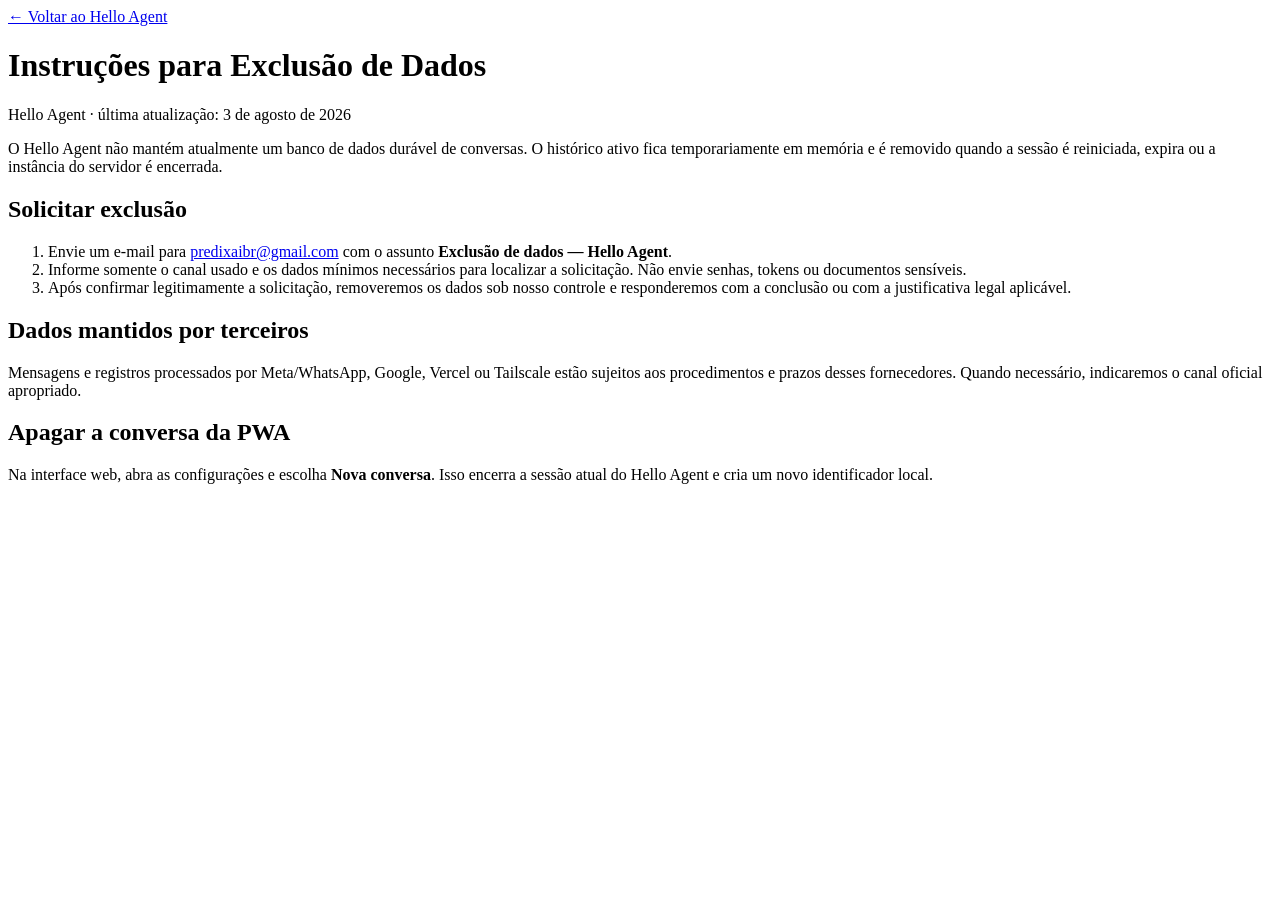
==== public/data-deletion.html @ 82c77d75 "Document WhatsApp production deployment" ====
<!doctype html>
<html lang="pt-BR">
  <head>
    <meta charset="utf-8">
    <meta name="viewport" content="width=device-width, initial-scale=1">
    <title>Exclusão de Dados — Hello Agent</title>
    <link rel="stylesheet" href="/legal.css">
  </head>
  <body>
    <main>
      <a class="back" href="/">← Voltar ao Hello Agent</a>
      <h1>Instruções para Exclusão de Dados</h1>
      <p class="meta">Hello Agent · última atualização: 3 de agosto de 2026</p>

      <p>O Hello Agent não mantém atualmente um banco de dados durável de conversas. O histórico ativo fica temporariamente em memória e é removido quando a sessão é reiniciada, expira ou a instância do servidor é encerrada.</p>

      <h2>Solicitar exclusão</h2>
      <ol>
        <li>Envie um e-mail para <a href="mailto:predixaibr@gmail.com?subject=Exclus%C3%A3o%20de%20dados%20-%20Hello%20Agent">predixaibr@gmail.com</a> com o assunto <strong>Exclusão de dados — Hello Agent</strong>.</li>
        <li>Informe somente o canal usado e os dados mínimos necessários para localizar a solicitação. Não envie senhas, tokens ou documentos sensíveis.</li>
        <li>Após confirmar legitimamente a solicitação, removeremos os dados sob nosso controle e responderemos com a conclusão ou com a justificativa legal aplicável.</li>
      </ol>

      <h2>Dados mantidos por terceiros</h2>
      <p>Mensagens e registros processados por Meta/WhatsApp, Google, Vercel ou Tailscale estão sujeitos aos procedimentos e prazos desses fornecedores. Quando necessário, indicaremos o canal oficial apropriado.</p>

      <h2>Apagar a conversa da PWA</h2>
      <p>Na interface web, abra as configurações e escolha <strong>Nova conversa</strong>. Isso encerra a sessão atual do Hello Agent e cria um novo identificador local.</p>
    </main>
  </body>
</html>
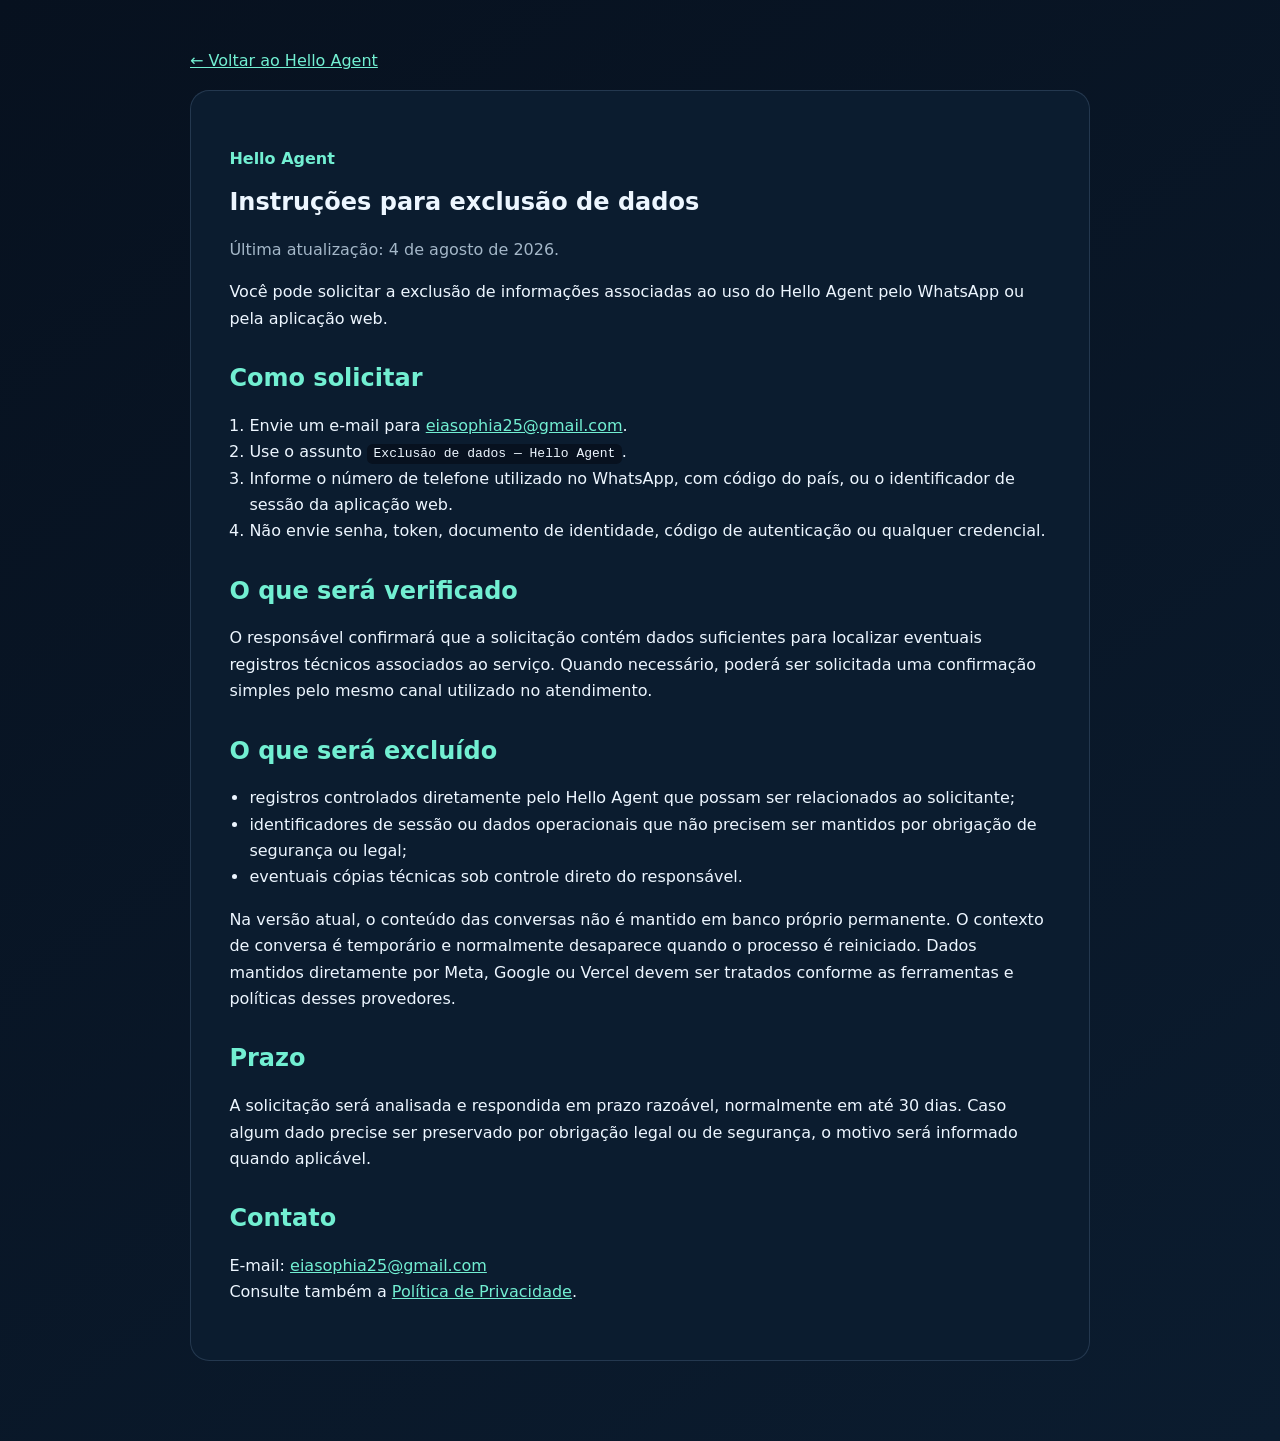
==== commit 1f39f898: "feat(compliance): adicionar instruções públicas de exclusão" ====
--- a/public/data-deletion.html
+++ b/public/data-deletion.html
@@ -1,31 +1,57 @@
 <!doctype html>
 <html lang="pt-BR">
-  <head>
-    <meta charset="utf-8">
-    <meta name="viewport" content="width=device-width, initial-scale=1">
-    <title>Exclusão de Dados — Hello Agent</title>
-    <link rel="stylesheet" href="/legal.css">
-  </head>
-  <body>
-    <main>
-      <a class="back" href="/">← Voltar ao Hello Agent</a>
-      <h1>Instruções para Exclusão de Dados</h1>
-      <p class="meta">Hello Agent · última atualização: 3 de agosto de 2026</p>
+<head>
+  <meta charset="utf-8">
+  <meta name="viewport" content="width=device-width, initial-scale=1">
+  <meta name="description" content="Instruções para exclusão de dados do Hello Agent.">
+  <title>Exclusão de Dados — Hello Agent</title>
+  <style>
+    :root { color-scheme: dark; font-family: Inter, system-ui, sans-serif; background:#07111f; color:#edf6ff; }
+    body { margin:0; line-height:1.65; background:linear-gradient(145deg,#07111f,#0b1c2f); }
+    main { width:min(900px,calc(100% - 2rem)); margin:0 auto; padding:3rem 0 5rem; }
+    article { background:#0b1c2f; border:1px solid rgba(148,185,219,.18); border-radius:1.2rem; padding:clamp(1.2rem,4vw,2.4rem); }
+    h1,h2 { line-height:1.2; } h1 { margin-top:0; } h2 { margin-top:2rem; color:#72efd2; }
+    a { color:#72efd2; } .muted { color:#a4b7c8; } .brand { font-weight:800; color:#72efd2; }
+    nav { margin-bottom:1rem; } ol,ul { padding-left:1.25rem; } code { background:#07111f; padding:.15rem .4rem; border-radius:.35rem; }
+  </style>
+</head>
+<body>
+<main>
+  <nav><a href="/">← Voltar ao Hello Agent</a></nav>
+  <article>
+    <p class="brand">Hello Agent</p>
+    <h1>Instruções para exclusão de dados</h1>
+    <p class="muted">Última atualização: 4 de agosto de 2026.</p>
 
-      <p>O Hello Agent não mantém atualmente um banco de dados durável de conversas. O histórico ativo fica temporariamente em memória e é removido quando a sessão é reiniciada, expira ou a instância do servidor é encerrada.</p>
+    <p>Você pode solicitar a exclusão de informações associadas ao uso do Hello Agent pelo WhatsApp ou pela aplicação web.</p>
 
-      <h2>Solicitar exclusão</h2>
-      <ol>
-        <li>Envie um e-mail para <a href="mailto:predixaibr@gmail.com?subject=Exclus%C3%A3o%20de%20dados%20-%20Hello%20Agent">predixaibr@gmail.com</a> com o assunto <strong>Exclusão de dados — Hello Agent</strong>.</li>
-        <li>Informe somente o canal usado e os dados mínimos necessários para localizar a solicitação. Não envie senhas, tokens ou documentos sensíveis.</li>
-        <li>Após confirmar legitimamente a solicitação, removeremos os dados sob nosso controle e responderemos com a conclusão ou com a justificativa legal aplicável.</li>
-      </ol>
+    <h2>Como solicitar</h2>
+    <ol>
+      <li>Envie um e-mail para <a href="mailto:eiasophia25@gmail.com?subject=Exclusão%20de%20dados%20-%20Hello%20Agent">eiasophia25@gmail.com</a>.</li>
+      <li>Use o assunto <code>Exclusão de dados — Hello Agent</code>.</li>
+      <li>Informe o número de telefone utilizado no WhatsApp, com código do país, ou o identificador de sessão da aplicação web.</li>
+      <li>Não envie senha, token, documento de identidade, código de autenticação ou qualquer credencial.</li>
+    </ol>
 
-      <h2>Dados mantidos por terceiros</h2>
-      <p>Mensagens e registros processados por Meta/WhatsApp, Google, Vercel ou Tailscale estão sujeitos aos procedimentos e prazos desses fornecedores. Quando necessário, indicaremos o canal oficial apropriado.</p>
+    <h2>O que será verificado</h2>
+    <p>O responsável confirmará que a solicitação contém dados suficientes para localizar eventuais registros técnicos associados ao serviço. Quando necessário, poderá ser solicitada uma confirmação simples pelo mesmo canal utilizado no atendimento.</p>
 
-      <h2>Apagar a conversa da PWA</h2>
-      <p>Na interface web, abra as configurações e escolha <strong>Nova conversa</strong>. Isso encerra a sessão atual do Hello Agent e cria um novo identificador local.</p>
-    </main>
-  </body>
+    <h2>O que será excluído</h2>
+    <ul>
+      <li>registros controlados diretamente pelo Hello Agent que possam ser relacionados ao solicitante;</li>
+      <li>identificadores de sessão ou dados operacionais que não precisem ser mantidos por obrigação de segurança ou legal;</li>
+      <li>eventuais cópias técnicas sob controle direto do responsável.</li>
+    </ul>
+
+    <p>Na versão atual, o conteúdo das conversas não é mantido em banco próprio permanente. O contexto de conversa é temporário e normalmente desaparece quando o processo é reiniciado. Dados mantidos diretamente por Meta, Google ou Vercel devem ser tratados conforme as ferramentas e políticas desses provedores.</p>
+
+    <h2>Prazo</h2>
+    <p>A solicitação será analisada e respondida em prazo razoável, normalmente em até 30 dias. Caso algum dado precise ser preservado por obrigação legal ou de segurança, o motivo será informado quando aplicável.</p>
+
+    <h2>Contato</h2>
+    <p>E-mail: <a href="mailto:eiasophia25@gmail.com">eiasophia25@gmail.com</a><br>
+    Consulte também a <a href="/privacy">Política de Privacidade</a>.</p>
+  </article>
+</main>
+</body>
 </html>
